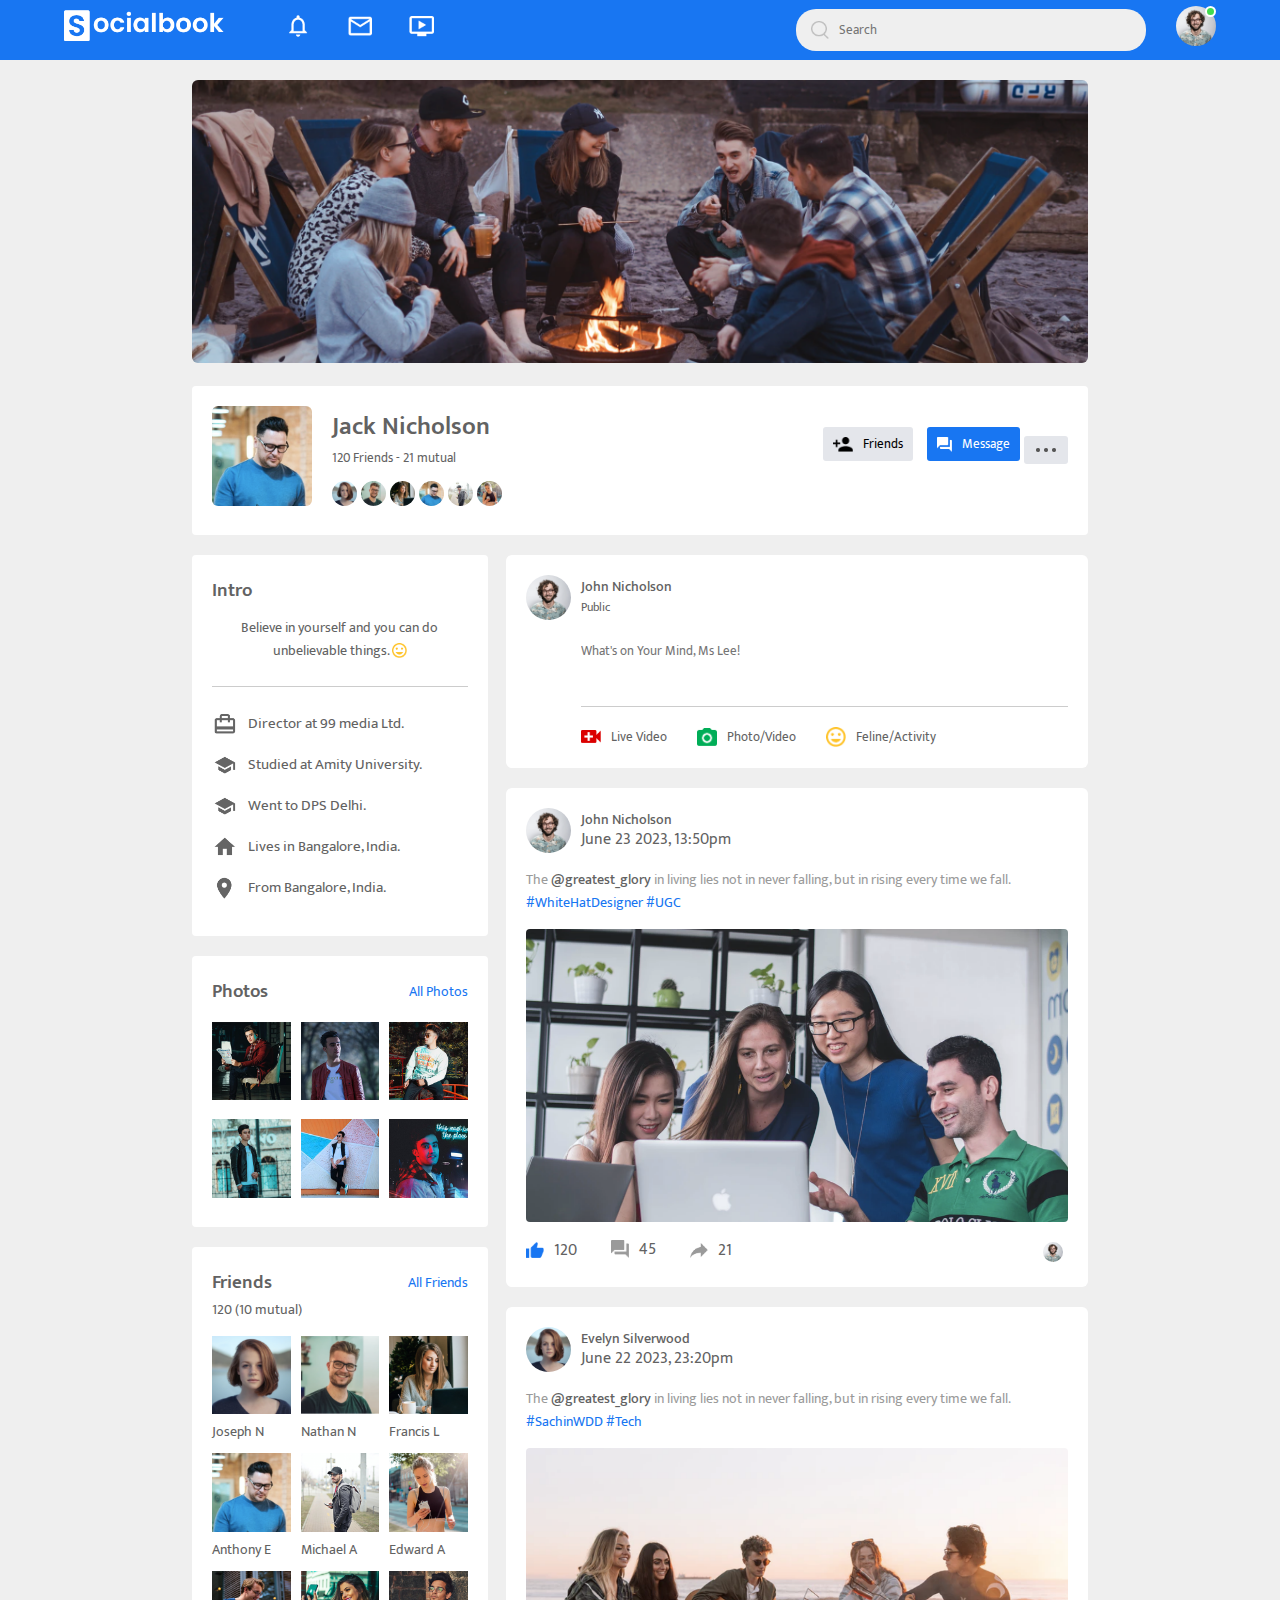
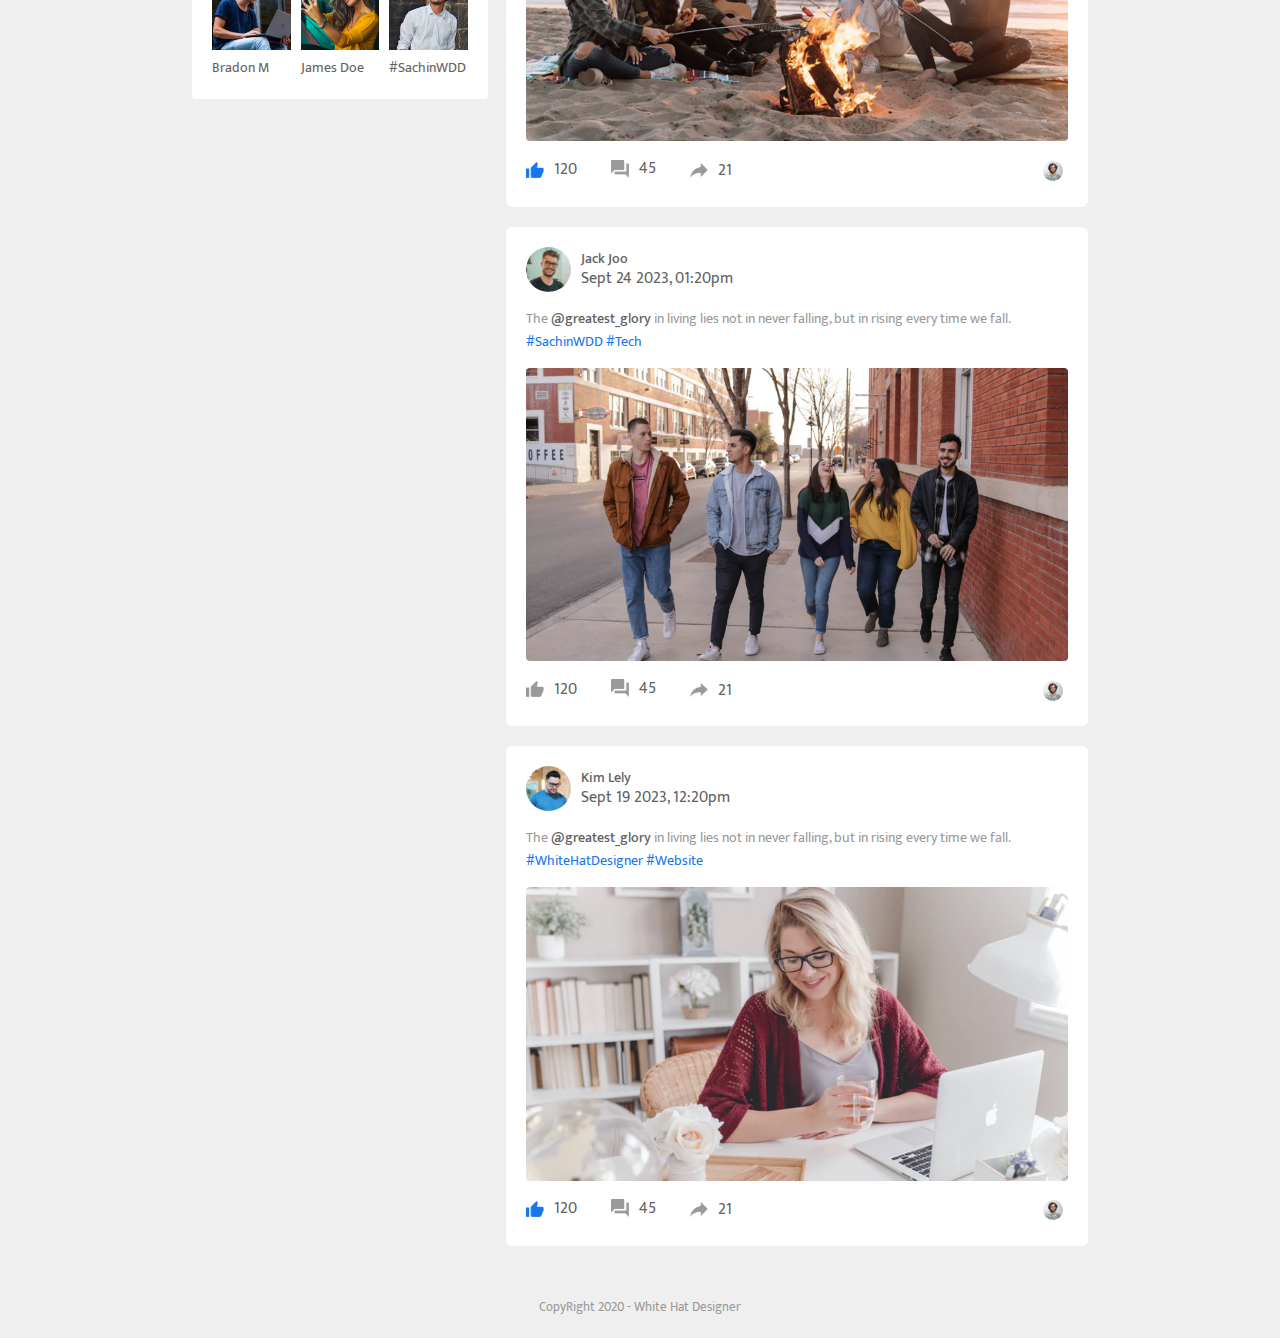
==== Profile.html @ 140a509c "Add files via upload" ====
<!DOCTYPE html>
<html lang="en">

<head>
  <meta charset="UTF-8" />
  <meta name="viewport" content="width=device-width, initial-scale=1.0" />
  <link rel="stylesheet" href="https://cdnjs.cloudflare.com/ajax/libs/font-awesome/6.4.2/css/all.min.css"
    integrity="sha512-z3gLpd7yknf1YoNbCzqRKc4qyor8gaKU1qmn+CShxbuBusANI9QpRohGBreCFkKxLhei6S9CQXFEbbKuqLg0DA=="
    crossorigin="anonymous" referrerpolicy="no-referrer" />
  <link rel="stylesheet" href="./Style.css" type="text/css" />
  <title>Profile page - WHD</title>
</head>

<body>
  <nav>
    <div class="nav-left">
      <a href="Index.html">
        <img src="./images/logo.png" alt="logo" class="logo" />
      </a>


      <ul>
        <li><img src="./images/notification.png" alt="" /></li>
        <li><img src="./images/inbox.png" alt="inbox" /></li>
        <li><img src="./images/video.png" alt="video" /></li>
      </ul>
    </div>

    <div class="nav-right">
      <div class="search-box">
        <img src="./images/search.png" alt="search" />
        <input type="text" placeholder="Search" />
      </div>

      <div class="nav-user-icon online" onclick="settingsMenuToggle();">
        <img src="./images/profile-pic.png" alt="profile-pic" />
      </div>
    </div>

    <div class="settings-menu">

      <div id="dark-btn">
        <span></span>
      </div>

      <div class="settings-menu-inner">
        <div class="user-profile">
          <img src="./images/profile-pic.png" alt="profile-pic" />

          <div>
            <p>John Nicholson</p>
            <a href="#">Edit Profile</a>
          </div>
        </div>
        <hr />

        <div class="user-profile">
          <img src="./images/feedback.png" alt="feedback" />

          <div>
            <p>Give Feedback</p>
            <a href="#">Help us to improve the new design</a>
          </div>
        </div>
        <hr />

        <div class="settings-links">
          <img src="./images/setting.png" alt="settings" class="settings-icon" />
          <a href="#">Settings & Privacy <img src="./images/arrow.png" alt="arrow" width="10px" /></a>
        </div>

        <div class="settings-links">
          <img src="./images/help.png" alt="help" class="settings-icon" />
          <a href="#">Help & Support <img src="./images/arrow.png" alt="arrow" width="10px" /></a>
        </div>

        <div class="settings-links">
          <img src="./images/display.png" alt="display" class="settings-icon" />
          <a href="#">Display & Accessibility <img src="./images/arrow.png" alt="arrow" width="10px" /></a>
        </div>

        <div class="settings-links">
          <img src="./images/logout.png" alt="display" class="settings-icon" />
          <a href="#">Logout <img src="./images/arrow.png" alt="arrow" width="10px" /></a>
        </div>
      </div>
    </div>
  </nav>

  <!-- /* ----------- Profile Page ----------- */ -->
  <div class="profile-container">
    <img src="./images/cover.png" alt="cover" class="cover-img" />

    <div class="profile-details">
      <div class="pd-left">
        <div class="pd-row">
          <img src="./images/profile.png" class="pd-image" alt="profile" />
          <div>
            <h3>Jack Nicholson</h3>
            <p>120 Friends - 21 mutual</p>

            <img src="./images/member-1.png" alt="friends" />
            <img src="./images/member-2.png" alt="friends" />
            <img src="./images/member-3.png" alt="friends" />
            <img src="./images/member-4.png" alt="friends" />
            <img src="./images/member-5.png" alt="friends" />
            <img src="./images/member-6.png" alt="friends" />
          </div>
        </div>
      </div>

      <div class="pd-right">
        <button type="button"><img src="./images/add-friends.png" alt="add-friends" /> Friends</button>
        <button type="button"><img src="./images/message.png" alt="message-icon" /> Message</button>
        <a href="#"><img src="./images/more.png" alt="more" /></a>
      </div>
    </div>


    <div class="profile-info">
      <div class="info-col">
        <div class="profile-intro">
          <h3>Intro</h3>
          <p class="intro-text">Believe in yourself and you can do unbelievable things. <img src="./images/feeling.png"
              alt="feeling" /></p>
          <hr />

          <ul>
            <li><img src="./images/profile-job.png" alt="icons" /> Director at 99 media Ltd.</li>
            <li><img src="./images/profile-study.png" alt="icons" /> Studied at Amity University.</li>
            <li><img src="./images/profile-study.png" alt="icons" /> Went to DPS Delhi.</li>
            <li><img src="./images/profile-home.png" alt="icons" /> Lives in Bangalore, India.</li>
            <li><img src="./images/profile-location.png" alt="icons" /> From Bangalore, India.</li>
          </ul>
        </div>

        <div class="profile-intro">
          <div class="title-box">
            <h3>Photos</h3>
            <a href="#">All Photos</a>
          </div>

          <div class="photo-box">
            <div><img src="./images/photo1.png" alt="friends" /></div>
            <div><img src="./images/photo2.png" alt="friends" /></div>
            <div><img src="./images/photo3.png" alt="friends" /></div>
            <div><img src="./images/photo4.png" alt="friends" /></div>
            <div><img src="./images/photo5.png" alt="friends" /></div>
            <div><img src="./images/photo6.png" alt="friends" /></div>
          </div>
        </div>

        <div class="profile-intro">
          <div class="title-box">
            <h3>Friends</h3>
            <a href="#">All Friends</a>
          </div>
          <p>120 (10 mutual)</p>

          <div class="friends-list">
            <div><img src="./images/member-1.png" alt="friends" />
              <p>Joseph N</p>
            </div>
            <div><img src="./images/member-2.png" alt="friends" />
              <p>Nathan N</p>
            </div>
            <div><img src="./images/member-3.png" alt="friends" />
              <p>Francis L</p>
            </div>
            <div><img src="./images/member-4.png" alt="friends" />
              <p>Anthony E</p>
            </div>
            <div><img src="./images/member-5.png" alt="friends" />
              <p>Michael A</p>
            </div>
            <div><img src="./images/member-6.png" alt="friends" />
              <p>Edward A</p>
            </div>
            <div><img src="./images/member-7.png" alt="friends" />
              <p>Bradon M</p>
            </div>
            <div><img src="./images/member-8.png" alt="friends" />
              <p>James Doe</p>
            </div>
            <div><img src="./images/member-9.png" alt="friends" />
              <p>#SachinWDD</p>
            </div>
          </div>
        </div>

      </div>

      <div class="post-col">
        <div class="write-post-container">
          <div class="user-profile">
            <img src="./images/profile-pic.png" alt="profile-pic" />

            <div>
              <p>John Nicholson</p>
              <small>Public <i class="fa-solid fa-caret-down"></i></small>
            </div>
          </div>

          <div class="post-input-container">
            <textarea rows="3" placeholder="What's on Your Mind, Ms Lee!"></textarea>

            <div class="add-post-links">
              <a href="#"><img src="./images/live-video.png" alt="Live Video" /> Live
                Video</a>
              <a href="#"><img src="./images/photo.png" alt="Photo/Video" />
                Photo/Video</a>
              <a href="#"><img src="./images/feeling.png" alt="Feline/Activity" />
                Feline/Activity</a>
            </div>
          </div>
        </div>


        <div class="post-container">
          <div class="post-row">
            <div class="user-profile">
              <img src="./images/profile-pic.png" alt="profile-pic" />

              <div>
                <p>John Nicholson</p>
                <span>June 23 2023, 13:50pm</span>
              </div>
            </div>

            <a href="#"><i class="fa-solid fa-ellipsis-v"></i></a>
          </div>

          <p class="post-text">
            The <span>@greatest_glory</span> in living lies not in never
            falling, but in rising every time we fall.
            <a href="#">#WhiteHatDesigner</a> <a href="#">#UGC</a>
          </p>
          <img src="./images/feed-image-1.png" alt="post" class="post-img" />

          <div class="post-row">
            <div class="activity-icons">
              <span><img src="./images/like-blue.png" alt="likes" /> 120</span>
              <span><img src="./images/comments.png" alt="comments" /> 45</span>
              <span><img src="./images/share.png" alt="share" /> 21</span>
            </div>

            <div class="post-profile-icon">
              <img src="./images/profile-pic.png" alt="post" />
              <i class="fa-solid fa-caret-down"></i>
            </div>
          </div>
        </div>

        <div class="post-container">
          <div class="post-row">
            <div class="user-profile">
              <img src="./images/member-1.png" alt="profile-pic" />

              <div>
                <p>Evelyn Silverwood</p>
                <span>June 22 2023, 23:20pm</span>
              </div>
            </div>

            <a href="#"><i class="fa-solid fa-ellipsis-v"></i></a>
          </div>

          <p class="post-text">
            The <span>@greatest_glory</span> in living lies not in never
            falling, but in rising every time we fall.
            <a href="#">#SachinWDD</a> <a href="#">#Tech</a>
          </p>
          <img src="./images/feed-image-2.png" alt="post" class="post-img" />

          <div class="post-row">
            <div class="activity-icons">
              <span><img src="./images/like-blue.png" alt="likes" /> 120</span>
              <span><img src="./images/comments.png" alt="comments" /> 45</span>
              <span><img src="./images/share.png" alt="share" /> 21</span>
            </div>

            <div class="post-profile-icon">
              <img src="./images/profile-pic.png" alt="post" />
              <i class="fa-solid fa-caret-down"></i>
            </div>
          </div>
        </div>

        <div class="post-container">
          <div class="post-row">
            <div class="user-profile">
              <img src="./images/member-2.png" alt="profile-pic" />

              <div>
                <p>Jack Joo</p>
                <span>Sept 24 2023, 01:20pm</span>
              </div>
            </div>

            <a href="#"><i class="fa-solid fa-ellipsis-v"></i></a>
          </div>

          <p class="post-text">
            The <span>@greatest_glory</span> in living lies not in never
            falling, but in rising every time we fall.
            <a href="#">#SachinWDD</a> <a href="#">#Tech</a>
          </p>
          <img src="./images/feed-image-3.png" alt="post" class="post-img" />

          <div class="post-row">
            <div class="activity-icons">
              <span><img src="./images/like.png" alt="likes" /> 120</span>
              <span><img src="./images/comments.png" alt="comments" /> 45</span>
              <span><img src="./images/share.png" alt="share" /> 21</span>
            </div>

            <div class="post-profile-icon">
              <img src="./images/profile-pic.png" alt="post" />
              <i class="fa-solid fa-caret-down"></i>
            </div>
          </div>
        </div>

        <div class="post-container">
          <div class="post-row">
            <div class="user-profile">
              <img src="./images/member-4.png" alt="profile-pic" />

              <div>
                <p>Kim Lely</p>
                <span>Sept 19 2023, 12:20pm</span>
              </div>
            </div>

            <a href="#"><i class="fa-solid fa-ellipsis-v"></i></a>
          </div>

          <p class="post-text">
            The <span>@greatest_glory</span> in living lies not in never
            falling, but in rising every time we fall.
            <a href="#">#WhiteHatDesigner</a> <a href="#">#Website</a>
          </p>
          <img src="./images/feed-image-4.png" alt="post" class="post-img" />

          <div class="post-row">
            <div class="activity-icons">
              <span><img src="./images/like-blue.png" alt="likes" /> 120</span>
              <span><img src="./images/comments.png" alt="comments" /> 45</span>
              <span><img src="./images/share.png" alt="share" /> 21</span>
            </div>

            <div class="post-profile-icon">
              <img src="./images/profile-pic.png" alt="post" />
              <i class="fa-solid fa-caret-down"></i>
            </div>
          </div>
        </div>
      </div>
    </div>

  </div>




  <div class="footer">
    <p>CopyRight 2020 - White Hat Designer</p>
  </div>

  <script src="./Script.js" type="text/javascript"></script>
</body>

</html>
---- Style.css ----
@import url('https://fonts.googleapis.com/css2?family=Mukta:wght@300;400;500;600;700;800&display=swap');

* {
  margin: 0;
  padding: 0;
  box-sizing: border-box;
  font-family: 'Mukta', sans-serif;
}

:root{
  --body-color: #efefef;
  --nav-color: #1876f2;
  --bg-color: #ffffff;
  --primary-color: #edf2fc;
  --secondary-color: #212121;
}

.dark-theme{
  --body-color: #0a0a0a;
  --nav-color: #000;
  --bg-color: #000;
}

body{
  background: var(--body-color);
  transition: background .3s;
}

i{
  cursor: pointer;;
}

nav{
  display: flex;
  align-items: center;
  justify-content: space-between;
  background: #1876f2;
  padding: 5px 5%;
  position: sticky;
  top: 0;
  z-index: 100;
}

.logo{
  width: 160px;
  margin-right: 45px;
}

.nav-left,
.nav-right{
  display: flex;
  align-items: center;
}

.nav-left ul li{
  list-style: none;
  display: inline-block;
}

.nav-left ul li img{
  width: 28px;
  margin: 0 15px;
}

.nav-user-icon{
  margin-left: 30px;
}

.nav-user-icon img{
  width: 40px;
  border-radius: 50%;
  cursor: pointer;
}

.search-box{
  background: #efefef;
  width: 350px;
  border-radius: 20px;
  display: flex;
  align-items: center;
  padding: 0 15px;
}

.search-box img{
  width: 18px;
}

.search-box input{
  width: 100%;
  background: transparent;
  padding: 10px;
  outline: none;
  border: 0;
}

.online{
  position: relative;
}

.online::after{
  content: '';
  position: absolute;
  top: 0;
  right: 0;
  width: 7px;
  height: 7px;
  border: 2px solid var(--bg-color);
  border-radius: 50%;
  background: #41db51;
}

.container{
  display: flex;
  justify-content: space-between;
  padding: 13px 5%;
}

.left-sidebar{
  background: var(--bg-color);
  flex-basis: 25%;
  position: sticky;
  top: 70px;
  align-items: flex-start;
  height: 100vh;
  padding: 20px;
  border-radius: 4px;
  color: #626262;
}

.right-sidebar{
  /* background: #cbdffa; */
  flex-basis: 25%;
  position: sticky;
  top: 70px;
  align-items: flex-start;
  background: var(--bg-color);
  height: 100%;
  padding: 20px;
  border-radius: 4px;
  color: #626262;
}

.main-content{
  /* background: #cbdffa; */
  flex-basis: 48%;
  position: sticky;
  top: 70px;
  align-items: flex-start;
}

.img-links a,
.shortcut-links a{
  text-decoration: none;
  display: flex;
  align-items: center;
  margin-bottom: 20px;
  color: #626262;
  width: fit-content;
}

.img-links a img{
  width: 25px;
  margin-right: 15px;
}

.img-links a:last-child{
  color: #1876f2;
}

.img-links{
  border-bottom: 1px solid #cccccc;
}

.shortcut-links a img{
  width: 40px;
  border-radius: 4px;
  margin-right: 15px;
}

.shortcut-links p{
  margin: 25px 0;
  color: #626262;
}

.sidebar-title{
  display: flex;
  align-items: center;
  justify-content: space-between;
  margin-bottom: 18px;
}

.right-sidebar h4{
  font-weight: 600;
  font-size: 16px;
}

.sidebar-title a{
  text-decoration: none;
  color: var(--nav-color);
  font-size: 12px;
}


.event{
  display: flex;
  font-size: 1rem;
  margin-bottom: 20px;
}

.left-event{
  position: relative;
  height: 65px;
  width: 65px;
  margin-right: 15px;
  padding-top: 10px;
  border-radius: 10px;
  text-align: center;
  overflow: hidden;
  box-shadow: 0 0 10px rgba(0, 0, 0, .15);
}

.event p{
  font-size: 12px;
}

.event a{
  font-size: 12px;
  text-decoration: none;
  color: var(--nav-color);
}

.left-event span{
  position: absolute;
  bottom: 0;
  left: 0;
  width: 100%;
  background: #1876f2;
  color: #ffffff;
  font-size: 10px;
  padding: 4px 0;
}

.sidebar-ads{
  width: 100%;
  margin-bottom: 20px;
  border-radius: 4px;
}

.online-list{
  display: flex;
  align-items: center;
  margin-bottom: 10px;
}

.online-list .online img{
  width: 40px;
  border-radius: 50%;
}

.online-list .online{
  width: 40px;
  border-radius: 50%;
  margin-right: 15px;
}

.online-list .online::after{
  top: unset;
  bottom: 10px;
  right: 0;
}

.story-gallery{
  display: flex;
  justify-content: space-between;
  margin-bottom: 20px;
}

.story{
  flex-basis: 18%;
  padding-top: 32%;
  position: relative;
  background-position: center;
  background-size: cover;
  border-radius: 10px;
}

.story img{
  position: absolute;
  width: 40px;
  border-radius: 50%;
  top: 10px;
  left: 10px;
  border: 2px solid var(--nav-color);
}

.story p{
  position: absolute;
  bottom: 10px;
  width: 100%;
  text-align: center;
  color: var(--bg-color);
  font-size: 14px;
}

.story1{
  background: linear-gradient(transparent, rgba(0,0,0,.5)), url(./images/status-1.png) center/cover no-repeat;
}

.story2{
  background: linear-gradient(transparent, rgba(0,0,0,.5)), url(./images/status-2.png) center/cover no-repeat;
}

.story3{
  background: linear-gradient(transparent, rgba(0,0,0,.5)), url(./images/status-3.png) center/cover no-repeat;
}

.story4{
  background: linear-gradient(transparent, rgba(0,0,0,.5)), url(./images/status-4.png) center/cover no-repeat;
}

.story5{
  background: linear-gradient(transparent, rgba(0,0,0,.5)), url(./images/status-5.png) center/cover no-repeat;
}

.story.story1 img{
  top: unset;
  left: 50%;
  bottom: 30px;
  transform: translateX(-50%);
  border: 0;
  width: 35px;
}

.write-post-container{
  width: 100%;
  background: var(--bg-color);
  border-radius: 6px;
  padding: 20px;
  color: #626262;
}

.user-profile{
  display: flex;
  align-items: center;
}

.user-profile img{
  width: 45px;
  border-radius: 50%;
  margin-right: 10px;
  cursor: pointer;
}

.user-profile p{
  margin-bottom: -5px;
  font-weight: 500;
  color: #626262;
  cursor: pointer;
}

.user-profile small{
  font-size: 12px;
}

.post-input-container{
  padding-left: 55px;
  padding-top: 20px;
}

.post-input-container textarea{
  width: 100%;
  border: 0;
  outline: 0;
  border-bottom: 1px solid #cccccc;
  background: transparent;
  resize: none;
}

.add-post-links{
  display: flex;
  margin-top: 10px;
}

.add-post-links a{
  text-decoration: none;
  display: flex;
  align-items: center;
  /* justify-content: center; */
  color: #626262;
  margin-right: 30px;
  font-size: 13px;
}

.add-post-links a img{
  width: 20px;
  margin-right: 10px;
}

.post-container{
  width: 100%;
  background: var(--bg-color);
  border-radius: 6px;
  padding: 20px;
  color: #626262;
  margin: 20px 0;
}

.post-text{
  color: #9a9a9a;
  margin: 15px 0;
  font-size: 15px;
}

.post-text span{
  color: #626262;
  font-weight: 500;
  cursor: pointer;
}

.post-text a{
  text-decoration: none;
  color: #1876f2;
}

.post-img{
  width: 100%;
  border-radius: 4px;
  margin-bottom: 5px;
}

.post-row{
  display: flex;
  align-items: center;
  justify-content: space-between;
}

.activity-icons span{
  display: inline-flex;
  align-items: center;
  margin-right: 30px;
}

.activity-icons span img{
  width: 18px;
  margin-right: 10px;
  cursor: pointer;
}

.post-profile-icon{
  display: flex;
  align-items: center;
}

.post-profile-icon img{
  width: 20px;
  border-radius: 50%;
  margin-right: 5px;
}

.post-row a{
  color: #9a9a9a;
}

.load-more-btn{
  display: block;
  margin: auto;
  cursor: pointer;
  padding: 5px 10px;
  border: 1px solid #9a9a9a;
  color: #626262;
  background: transparent;
  border-radius: 4px;
}


.footer{
  text-align: center;
  color: #9a9a9a;
  padding: 10px 0 20px;
  font-size: 13px;
}

.settings-menu{
  position: absolute;
  width: 90%;
  max-width: 350px;
  /* height: 500px; */
  background: var(--bg-color);
  box-shadow: 0 0 10px rgba(0, 0, 0, .4);
  border-radius: 4px;
  overflow: hidden;
  top: 100%;
  right: 5%;
  max-height: 0;
  transition: max-height .3s;
}

.settings-menu-height{
  max-height: 450px;
}

.user-profile a{
  font-size: 12px;
  color: #1876f2;
  text-decoration: none;
}

.settings-menu-inner{
  padding: 20px;
}

.settings-menu hr{
  border: 0;
  height: 1px;
  background: #626262;
  margin: 15px 0;
}

.settings-links{
  display: flex;
  align-items: center;
  margin: 15px 0;
  gap: 10px;
}

.settings-links img{
  width: 20px;
}

.shortcut-links .settings-icon{
  width: 38px;
  margin-right: 10px;
  border-radius: 50%;
}

.settings-links a{
  display: flex;
  flex: 1;
  align-items: center;
  justify-content: space-between;
  text-decoration: none;
  color: #626262;
}

#dark-btn{
  position: absolute;
  top: 20px;
  right: 20px;
  background: #cccccc;
  width: 45px;
  border-radius: 15px;
  padding: 2px 3px;
  cursor: pointer;
  display: flex;
  transition: padding-left .5s, background .5s;
}

#dark-btn span{
  width: 18px;
  height: 18px;
  background: #ffffff;
  border-radius: 50%;
  display: inline-block;
}

#dark-btn.dark-btn-on{
  padding-left: 23px;
  background: #a0a0a0;
}


/* =============================================================
                        Profile page 
   ============================================================= */
.profile-container{
  padding: 20px 15%;
  color: #626262;
}

.cover-img{
  width: 100%;
  border-radius: 6px;
  margin-bottom: 14px;
}

.profile-details{
  background: var(--bg-color);
  padding: 20px;
  border-radius: 4px;
  display: flex;
  align-items: flex-start;
  justify-content: space-between;
}

.pd-row{
  display: flex;
  align-items: flex-start;
}

.pd-image{
  width: 100px;
  margin-right: 20px;
  border-radius: 6px;
}

.pd-row div h3{
  font-size: 25px;
  font-weight: 600;
}

.pd-row div p{
  font-size: 13px;
}

.pd-row div img{
  width: 25px;
  border-radius: 50%;
  margin-top: 12px;
}

.pd-right button{
  background: #1876f2;
  border: 0;
  outline: 0;
  padding: 6px 10px;
  display: inline-flex;
  align-items: center;
  color: #ffffff;
  border-radius: 3px;
  margin-left: 10px;
  cursor: pointer;
}

.pd-right button img{
  height: 15px;
  margin-right: 10px;
}

.pd-right button:first-child{
  background: #e4e6eb;
  color: #000;
}

.pd-right{
  text-align: right;
}

.pd-right a{
  background: #e4e6eb;
  border-radius: 3px;
  padding: 12px;
  display: inline-flex;
  margin-top: 30px;
}

.pd-right a img{
  width: 20px;
}

.profile-info{
  display: flex;
  align-items: flex-start;
  justify-content: space-between;
  margin-top: 20px;
}

.info-col{
  flex-basis: 33%;
  height: 100vh;
  align-items: flex-start;
  position: sticky;
}

.post-col{
  flex-basis: 65%;
}

.profile-intro{
  background: var(--bg-color);
  padding: 20px;
  margin-bottom: 20px;
  border-radius: 4px;
}

.profile-intro h3{
  font-weight: 600;
}

.intro-text{
  text-align: center;
  margin: 10px 0;
  font-size: 15px;
}

.intro-text img{
  width: 15px;
  margin-bottom: -3px;
}

.profile-intro hr{
  border: 0;
  height: 1px;
  background: #cccccc;
  margin: 24px 0;
}

.profile-info ul li{
  list-style: none;
  font-size: 15px;
  margin: 15px 0;
  display: flex;
  align-items: center;
}

.profile-info ul li img{
  width: 26px;
  margin-right: 10px;
}

.title-box{
  display: flex;
  align-items: center;
  justify-content: space-between;
}

.title-box a{
  text-decoration: none;
  color: #1876f2;
  font-size: 14px;
}

.photo-box{
  display: grid;
  grid-template-columns: repeat(3, auto);
  grid-gap: 10px;
  margin-top: 15px;
}

.photo-box div img{
  width: 100%;
  cursor: pointer;
}

.profile-info p{
  font-size: 14px;
}

.friends-list{
  display: grid;
  grid-template-columns: repeat(3, auto);
  grid-gap: 10px;
  margin-top: 15px;
}

.friends-list div img{
  width: 100%;
  cursor: pointer;
  padding-bottom: 20px;
}

.friends-list div{
  position: relative;
}

.friends-list p{
  position: absolute;
  bottom: 0;
  left: 0;
}



@media (max-width: 900px) {
  .right-sidebar{
    display: none;
  }

  .left-sidebar{
    display: none;
  }

  nav{
    flex-wrap: wrap;
  }

  .search-box{
    display: none;
  }

  .logo{
    width: 110px;
    margin-right: 20px;
  }

  .nav-left ul li img{
    width: 20px;
    margin: 0 8px;
  }

  .nav-user-icon img{
    width: 30px;
  }

  .nav-user-icon{
    margin-left: 0;
  }

  .add-post-links{
    flex-wrap: wrap;
  }

  .main-content{
    flex-basis: 100%;
  }

  .story img{
    width: 20px;
    border-width: 3px;
  }

  .story p{
    font-size: 10px;
  }

  .story.story1 img{
    width: 25px;
    height: 25px;
  }

  .add-post-links a{
    margin-right: 12px;
    font-size: 9px;
  }

  .add-post-links a img{
    width: 16px;
    margin-right: 5px;
  }

  .post-input-container{
    padding-left: 0;
  }
}


@media (max-width: 900px) {
  .profile-container{
    padding: 20px 5%;
  }

  .profile-details{
    flex-wrap: wrap;
  }

  .pd-right{
    text-align: left;
    margin-top: 15px;
  }

  .pd-right button{
    margin-left: 0;
    margin-right: 10px;
  }

  .pd-row div h3{
    font-size: 16px;
  }

  .profile-info{
    flex-wrap: wrap;
  }

  .info-col,.post-col{
    flex-basis: 100%;
  }
}
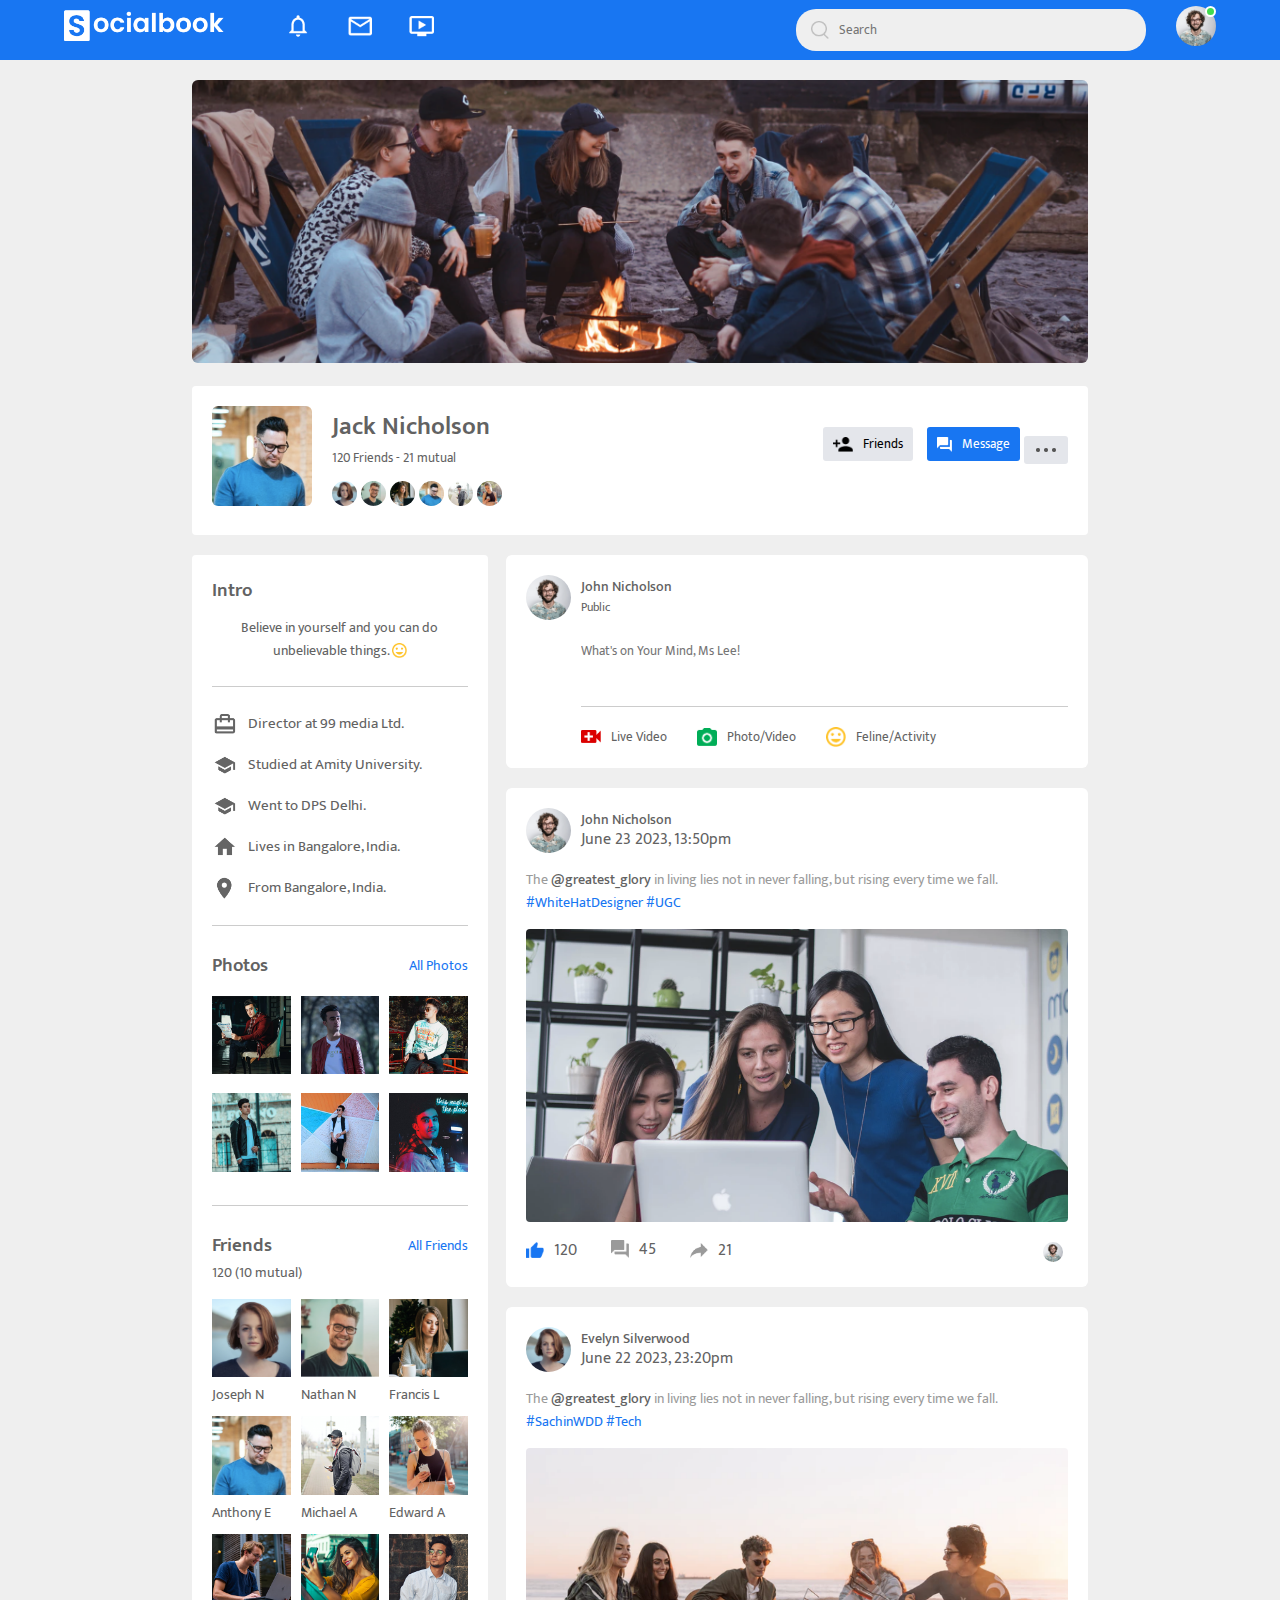
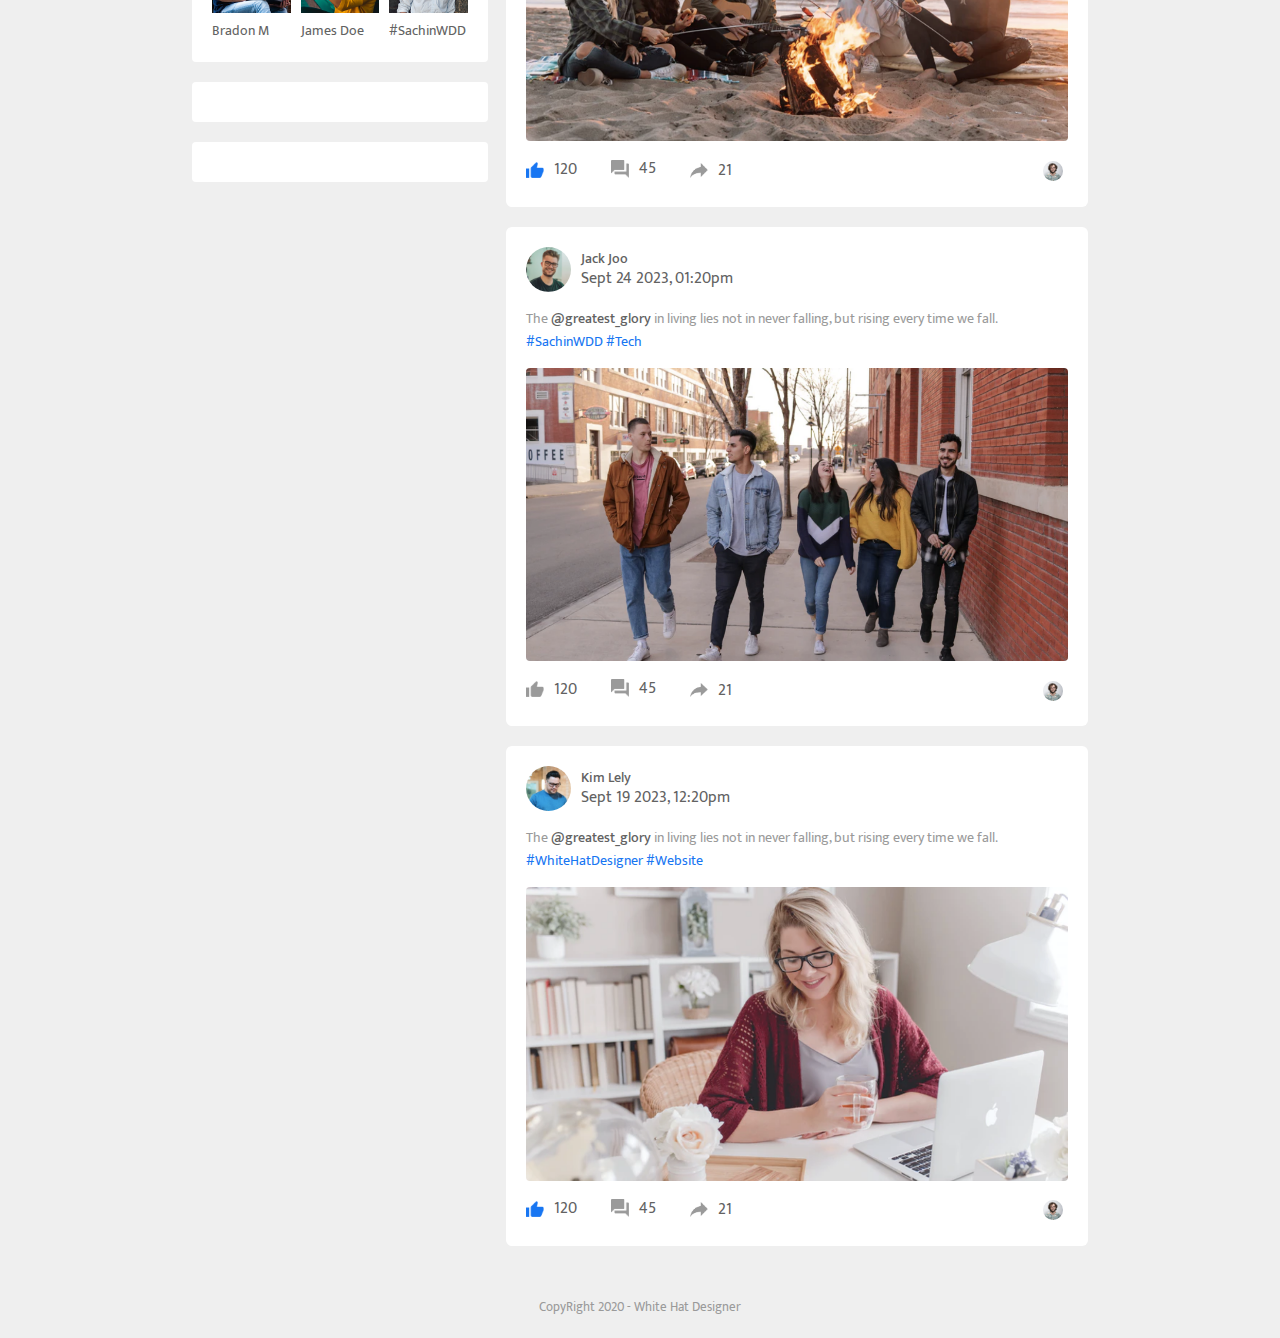
==== commit 092f3471: "Update Profile.html" ====
--- a/Profile.html
+++ b/Profile.html
@@ -132,14 +132,12 @@
             <li><img src="./images/profile-home.png" alt="icons" /> Lives in Bangalore, India.</li>
             <li><img src="./images/profile-location.png" alt="icons" /> From Bangalore, India.</li>
           </ul>
-        </div>
-
-        <div class="profile-intro">
+          <hr />
+
           <div class="title-box">
             <h3>Photos</h3>
             <a href="#">All Photos</a>
           </div>
-
           <div class="photo-box">
             <div><img src="./images/photo1.png" alt="friends" /></div>
             <div><img src="./images/photo2.png" alt="friends" /></div>
@@ -148,9 +146,9 @@
             <div><img src="./images/photo5.png" alt="friends" /></div>
             <div><img src="./images/photo6.png" alt="friends" /></div>
           </div>
-        </div>
-
-        <div class="profile-intro">
+          <hr />
+
+
           <div class="title-box">
             <h3>Friends</h3>
             <a href="#">All Friends</a>
@@ -186,6 +184,12 @@
               <p>#SachinWDD</p>
             </div>
           </div>
+        </div>
+
+        <div class="profile-intro">
+        </div>
+
+        <div class="profile-intro">
         </div>
 
       </div>
@@ -232,7 +236,7 @@
 
           <p class="post-text">
             The <span>@greatest_glory</span> in living lies not in never
-            falling, but in rising every time we fall.
+            falling, but rising every time we fall.
             <a href="#">#WhiteHatDesigner</a> <a href="#">#UGC</a>
           </p>
           <img src="./images/feed-image-1.png" alt="post" class="post-img" />
@@ -267,7 +271,7 @@
 
           <p class="post-text">
             The <span>@greatest_glory</span> in living lies not in never
-            falling, but in rising every time we fall.
+            falling, but rising every time we fall.
             <a href="#">#SachinWDD</a> <a href="#">#Tech</a>
           </p>
           <img src="./images/feed-image-2.png" alt="post" class="post-img" />
@@ -302,7 +306,7 @@
 
           <p class="post-text">
             The <span>@greatest_glory</span> in living lies not in never
-            falling, but in rising every time we fall.
+            falling, but rising every time we fall.
             <a href="#">#SachinWDD</a> <a href="#">#Tech</a>
           </p>
           <img src="./images/feed-image-3.png" alt="post" class="post-img" />
@@ -337,7 +341,7 @@
 
           <p class="post-text">
             The <span>@greatest_glory</span> in living lies not in never
-            falling, but in rising every time we fall.
+            falling, but rising every time we fall.
             <a href="#">#WhiteHatDesigner</a> <a href="#">#Website</a>
           </p>
           <img src="./images/feed-image-4.png" alt="post" class="post-img" />
@@ -370,4 +374,4 @@
   <script src="./Script.js" type="text/javascript"></script>
 </body>
 
-</html>+</html>
